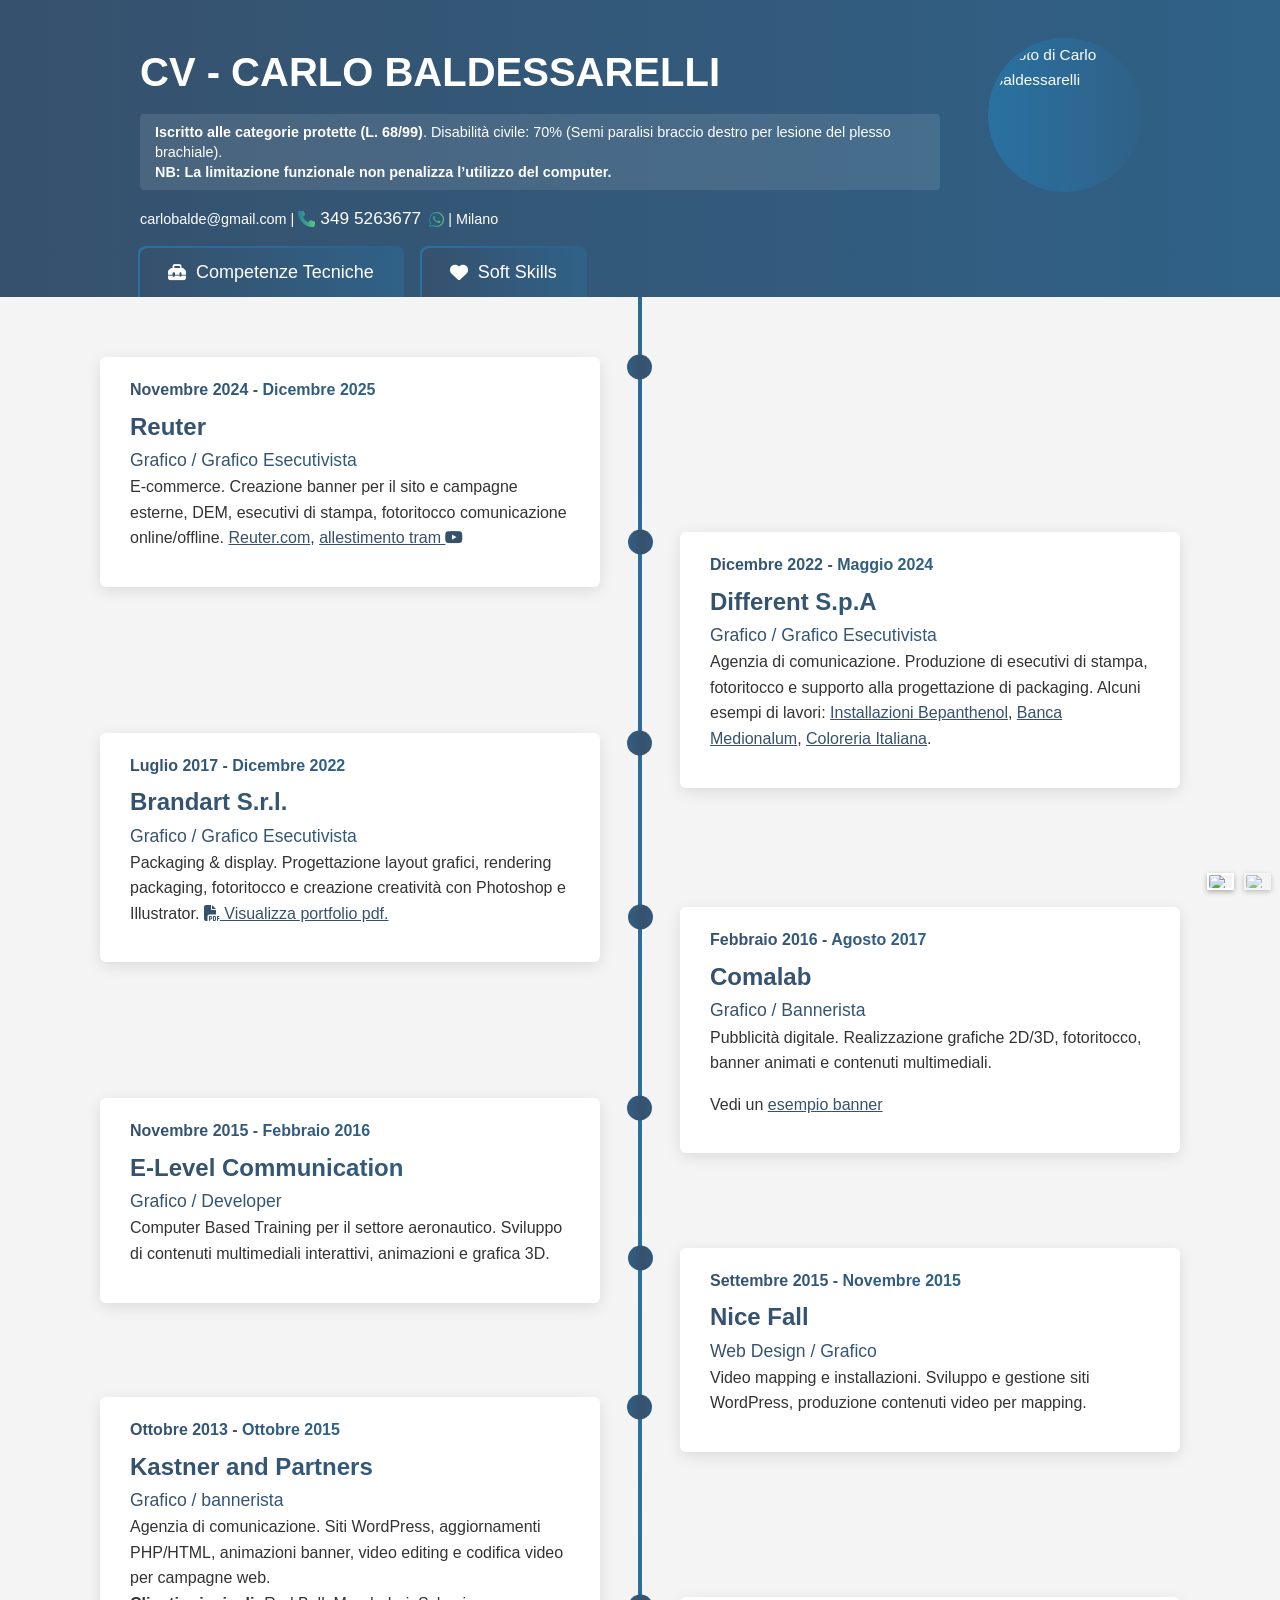
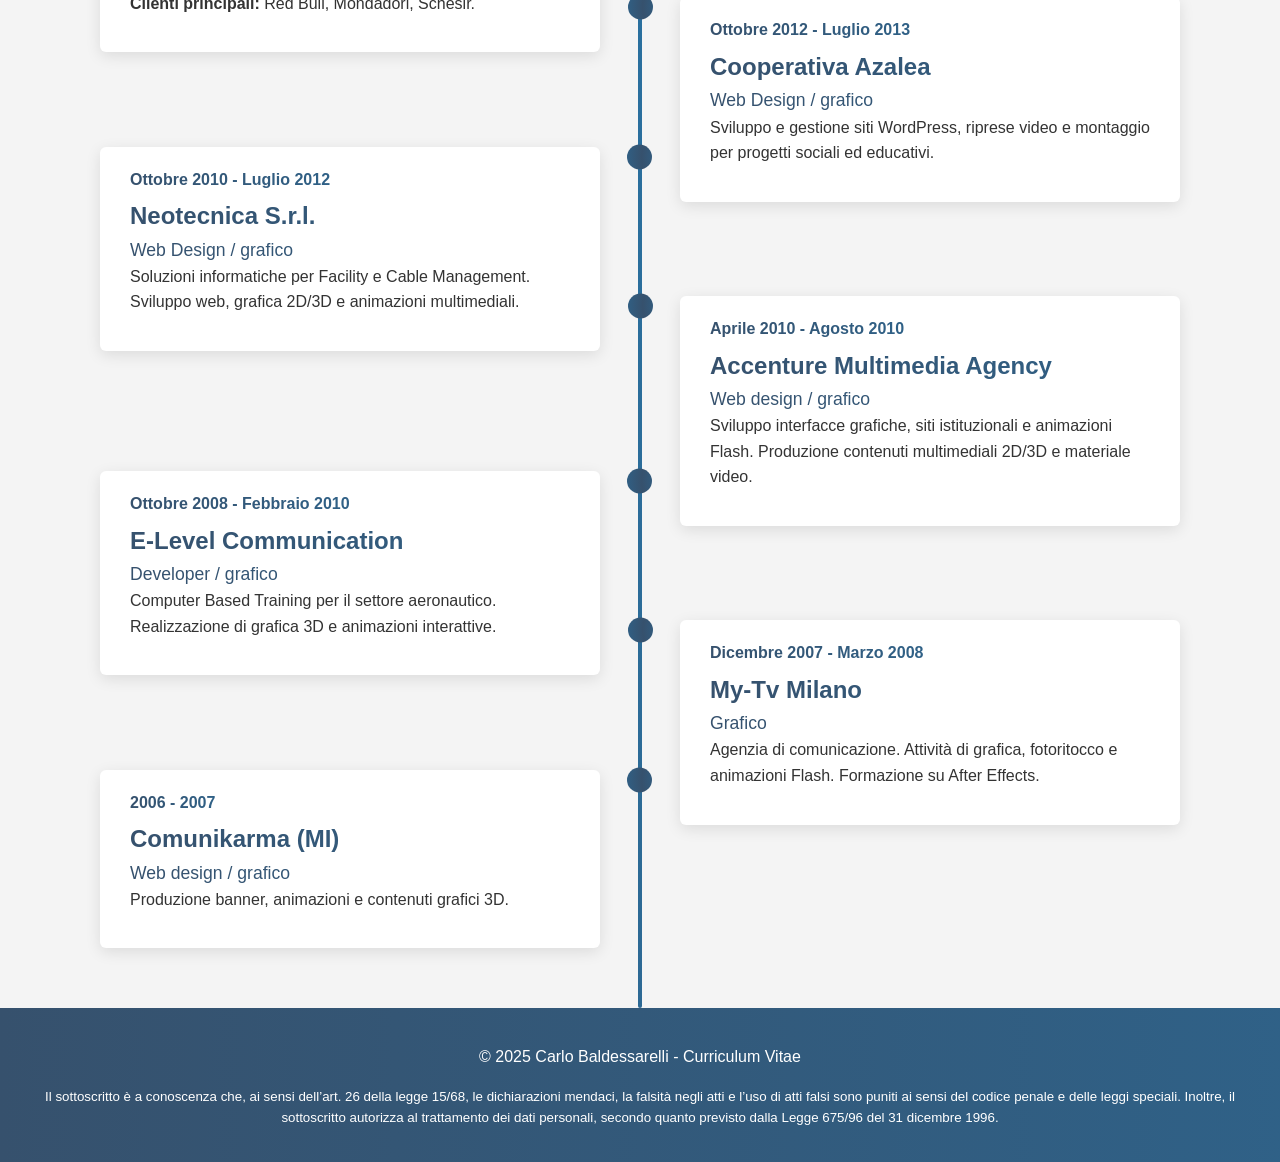
==== index.html @ 573e335a "Add files via upload" ====
<!DOCTYPE html>
<html lang="it">
<head>
  <meta charset="UTF-8">
  <meta name="viewport" content="width=device-width, initial-scale=1.0">
  <link rel="stylesheet" href="styles.css">
  <title>CV - Carlo Baldessarelli | Timeline Interattiva</title>
  <link rel="stylesheet" href="https://cdnjs.cloudflare.com/ajax/libs/font-awesome/6.5.0/css/all.min.css">
</head>
<body>
<div id="content-wrap">
<header>
<div class="header-content-wrapper">
<div class="header-inner-content">
<div class="profile-photo-container"><img src="https://i.ibb.co/GfPbzTmX/io.jpg" alt="Foto di Carlo Baldessarelli" /></div>
<h1>CV - CARLO BALDESSARELLI</h1>
<p class="protected-status-text"><strong>Iscritto alle categorie protette (L. 68/99)</strong>. Disabilità civile: 70% (Semi paralisi braccio destro per lesione del plesso brachiale). <br /><strong>NB: La limitazione funzionale non penalizza l’utilizzo del computer.</strong></p>
<div class="contact-info"><a href="mailto:carlobalde@gmail.com">carlobalde@gmail.com</a> | <span class="phone-and-whatsapp"> <a href="tel:3495263677" title="Chiama ora"><i class="fas fa-phone"></i> 349 5263677</a> <a href="https://wa.me/393495263677" target="_blank" title="Apri Chat WhatsApp" rel="noopener"> <i class="fab fa-whatsapp"></i> </a> </span> | Milano</div>
<div class="skills-toggle-container"><button class="skills-toggle" id="technical-skills-toggle" data-initial-icon="fas fa-toolbox"> <i class="fas fa-toolbox"></i> Competenze Tecniche </button> <button class="skills-toggle" id="soft-skills-toggle" data-initial-icon="fas fa-heart"> <i class="fas fa-heart"></i> Soft Skills </button></div>
</div>
</div>
</header>
<section class="skills drawer overlay" id="technical-skills-drawer">
<div class="skills-grid">
<div class="skill-box">
<h3><i class="fas fa-paint-brush"></i> Software</h3>
<ul>
<li>Adobe Photoshop</li>
<li>Adobe Dimension</li>
<li>Adobe Illustrator</li>
<li>Adobe InDesign</li>
<li>Adobe After Effects</li>
<li>Adobe Premiere</li>
<li>Adobe Animate (ActionScript 3)</li>
<li>Cinema 4D, modellazione, animazione e rendering 3D</li>
</ul>
</div>
<div class="skill-box">
<h3><i class="fas fa-box-open"></i> Packaging</h3>
<ul>
<li>Realizzazione esecutivi di stampa</li>
<li>Layout quotati e rendering</li>
<li>Fotoritocco professionale</li>
<li>Impaginazione presentazioni</li>
</ul>
</div>
<div class="skill-box">
<h3><i class="fas fa-code"></i> Web e Digital</h3>
<ul>
<li>CMS — creazione e gestione siti</li>
<li>HTML / HTML5 • CSS / CSS3 • JavaScript • XML</li>
<li>Banner animati e display advertising</li>
<li>Codifica video per campagne web</li>
</ul>
</div>
<div class="skill-box">
<h3><i class="fas fa-video"></i> Video e Media</h3>
<ul>
<li>Riprese e montaggio video</li>
<li>After effect</li>
<li>Conversione/adattamento contenuti multimediali</li>
</ul>
</div>
</div>
</section>
<section class="skills drawer overlay" id="soft-skills-drawer">
<div class="skills-grid">
<div class="skill-box">
<h3><i class="fas fa-users"></i> Relazioni e Teamwork</h3>
<ul>
<li>Forte propensione al lavoro di gruppo</li>
<li>Spirito collaborativo</li>
<li>Capacità di integrazione (esperienze musicali e sportive)</li>
<li>Socievolezza e piacere nel contatto umano</li>
</ul>
</div>
<div class="skill-box">
<h3><i class="fas fa-brain"></i> Mentalità e Approccio</h3>
<ul>
<li>Spiccato Problem Solving</li>
<li>Resilienza e tenacia</li>
<li>Adattabilità operativa</li>
<li>Pazienza e costanza</li>
</ul>
</div>
<div class="skill-box">
<h3><i class="fas fa-tasks"></i> Organizzazione</h3>
<ul>
<li>Gestione organizzativa</li>
<li>Coordinamento comunicazione integrata (Web/Carta)</li>
<li>Affidabilità nella gestione di compiti</li>
</ul>
</div>
<div class="skill-box">
<h3><i class="fas fa-lightbulb"></i> Creatività e Passioni</h3>
<ul>
<li>Stampa 3D, possiedo due stampanti.</li>
<li>Passione per la fotografia e la scrittura</li>
<li>Composizione musicale e percussioni</li>
<li>Curiosità verso le nuove tecnologie</li>
</ul>
</div>
</div>
</section>
<section class="timeline">
<div class="container left">
<div class="content"><span class="date">Novembre 2024 - Dicembre 2025</span>
<h2>Reuter</h2>
<h3>Grafico / Grafico Esecutivista</h3>
<p>E-commerce. Creazione banner per il sito e campagne esterne, DEM, esecutivi di stampa, fotoritocco comunicazione online/offline. <a href="https://www.reuter.com/it-it/" target="_blank" title="Reuter" rel="noopener">Reuter.com</a>, <a href="#" class="open-modal-link" data-src="https://www.youtube.com/embed/gxceekUwA-c?si=xoplO9avWzOpnVL_" data-is-youtube="true" title="Tram Reuter">allestimento tram <i class="fab fa-youtube"></i></a></p>
</div>
</div>
<div class="container right">
<div class="content"><span class="date">Dicembre 2022 - Maggio 2024</span>
<h2>Different S.p.A</h2>
<h3>Grafico / Grafico Esecutivista</h3>
<p>Agenzia di comunicazione. Produzione di esecutivi di stampa, fotoritocco e supporto alla progettazione di packaging. Alcuni esempi di lavori: <a href="https://youmark.it/ym-entertainments-and-arts/bepanthenol-tattoo-e-different-presentano-the-tattoo-wall-il-mega-tatuaggio/" target="_blank" title="Bepanthenol" rel="noopener">Installazioni Bepanthenol</a>, <a href="https://nextdifferent.com/project/banca-mediolanum-2/" target="_blank" title="Mediolanum" rel="noopener">Banca Medionalum</a>, <a href="https://youmark.it/ym-interactive/il-programmatic-incontra-lai-nella-nuova-campagna-di-coloreria-italiana-firmata-different/" target="_blank" title="Coloreria Italiana" rel="noopener">Coloreria Italiana</a>.</p>
</div>
</div>
<div class="container left">
<div class="content"><span class="date">Luglio 2017 - Dicembre 2022</span>
<h2>Brandart S.r.l.</h2>
<h3>Grafico / Grafico Esecutivista</h3>
<p>Packaging &amp; display. Progettazione layout grafici, rendering packaging, fotoritocco e creazione creatività con Photoshop e Illustrator. <a href="#" class="open-modal-link" data-src="https://drive.google.com/file/d/1yOJVRXTwPWvBE-OIE3M6E_clClnIgSlr/preview" title="Visualizza CV in PDF"> <i class="fas fa-file-pdf"></i> Visualizza portfolio pdf. </a></p>
</div>
</div>
<div class="container right">
<div class="content"><span class="date">Febbraio 2016 - Agosto 2017</span>
<h2>Comalab</h2>
<h3>Grafico / Bannerista</h3>
<p>Pubblicità digitale. Realizzazione grafiche 2D/3D, fotoritocco, banner animati e contenuti multimediali.</p>
<p class="mt-2">Vedi un <a href="#" class="open-modal-link" data-src="./300x600.html" title="Visualizza un esempio di banner 300x600"> esempio banner </a></p>
</div>
</div>
<div class="container left">
<div class="content"><span class="date">Novembre 2015 - Febbraio 2016</span>
<h2>E-Level Communication</h2>
<h3>Grafico / Developer</h3>
<p>Computer Based Training per il settore aeronautico. Sviluppo di contenuti multimediali interattivi, animazioni e grafica 3D.</p>
</div>
</div>
<div class="container right">
<div class="content"><span class="date">Settembre 2015 - Novembre 2015</span>
<h2>Nice Fall</h2>
<h3>Web Design / Grafico</h3>
<p>Video mapping e installazioni. Sviluppo e gestione siti WordPress, produzione contenuti video per mapping.</p>
</div>
</div>
<div class="container left">
<div class="content"><span class="date">Ottobre 2013 - Ottobre 2015</span>
<h2>Kastner and Partners</h2>
<h3>Grafico / bannerista</h3>
<p>Agenzia di comunicazione. Siti WordPress, aggiornamenti PHP/HTML, animazioni banner, video editing e codifica video per campagne web. <br /><strong>Clienti principali:</strong> Red Bull, Mondadori, Schesir.</p>
</div>
</div>
<div class="container right">
<div class="content"><span class="date">Ottobre 2012 - Luglio 2013</span>
<h2>Cooperativa Azalea</h2>
<h3>Web Design / grafico</h3>
<p>Sviluppo e gestione siti WordPress, riprese video e montaggio per progetti sociali ed educativi.</p>
</div>
</div>
<div class="container left">
<div class="content"><span class="date">Ottobre 2010 - Luglio 2012</span>
<h2>Neotecnica S.r.l.</h2>
<h3>Web Design / grafico</h3>
<p>Soluzioni informatiche per Facility e Cable Management. Sviluppo web, grafica 2D/3D e animazioni multimediali.</p>
</div>
</div>
<div class="container right">
<div class="content"><span class="date">Aprile 2010 - Agosto 2010</span>
<h2>Accenture Multimedia Agency</h2>
<h3>Web design / grafico</h3>
<p>Sviluppo interfacce grafiche, siti istituzionali e animazioni Flash. Produzione contenuti multimediali 2D/3D e materiale video.</p>
</div>
</div>
<div class="container left">
<div class="content"><span class="date">Ottobre 2008 - Febbraio 2010</span>
<h2>E-Level Communication</h2>
<h3>Developer / grafico</h3>
<p>Computer Based Training per il settore aeronautico. Realizzazione di grafica 3D e animazioni interattive.</p>
</div>
</div>
<div class="container right">
<div class="content"><span class="date">Dicembre 2007 - Marzo 2008</span>
<h2>My-Tv Milano</h2>
<h3>Grafico</h3>
<p>Agenzia di comunicazione. Attività di grafica, fotoritocco e animazioni Flash. Formazione su After Effects.</p>
</div>
</div>
<div class="container left">
<div class="content"><span class="date">2006 - 2007</span>
<h2>Comunikarma (MI)</h2>
<h3>Web design / grafico</h3>
<p>Produzione banner, animazioni e contenuti grafici 3D.</p>
</div>
</div>
</section>
</div>
<footer>
<p>© 2025 Carlo Baldessarelli - Curriculum Vitae</p>
<p style="font-size: smaller;">Il sottoscritto è a conoscenza che, ai sensi dell’art. 26 della legge 15/68, le dichiarazioni mendaci, la falsità negli atti e l’uso di atti falsi sono puniti ai sensi del codice penale e delle leggi speciali. Inoltre, il sottoscritto autorizza al trattamento dei dati personali, secondo quanto previsto dalla Legge 675/96 del 31 dicembre 1996.</p>
</footer>
<div class="language-flags-fixed">
  <a href="index.html" title="Italiano" class="active-lang">
    <img src="https://flagcdn.com/w40/it.png" alt="Italiano">
  </a>
  <a href="index_en.html" title="English">
    <img src="https://flagcdn.com/w40/gb.png" alt="English">
  </a>
</div>
<div id="banner-modal" class="modal-overlay">
<div class="modal-content"><button id="reload-iframe-btn" class="reload-iframe-btn" title="Ricarica Banner"> <i class="fas fa-sync-alt"></i> </button> <button id="close-modal-btn" class="close-modal-btn"> <i class="fas fa-times"></i> </button>
<div class="modal-iframe-container"><iframe id="banner-iframe" frameborder="0" title="Esempio di Banner Interattivo 300x600">Il tuo browser non supporta gli iframe.</iframe></div>
</div>
</div>
<p>
<script src="scripts.js"></script>
</p>
</body>
</html>
---- styles.css ----
html,
body,
#content-wrap, 
header,
section,
footer {
  /* Blocca l'applicazione del filtro scuro sui principali elementi del layout */
  color-scheme: light; 
}

/* Questa regola può essere necessaria per elementi specifici del testo/sfondo */
* {
  color-scheme: light;
}

:root {
  --primary-color: #36516d;
  --accent-color: #2971a1;
  --bg-color: #f4f4f4;
  --text-color: #333;
  --global-gradient-position-x: 0%;
  --global-gradient-position-y: 50%;
  --modal-gradient-position-x: 50%;
}
*,
*::before,
*::after {
  box-sizing: border-box;
}
html,
body {
  margin: 0;
  padding: 0;
  height: 100%;
}
body {
  font-family: 'Segoe UI', Verdana, Tahoma, Geneva, sans-serif;
  background-color: var(--bg-color);
  color: var(--text-color);
  line-height: 1.6;
  overflow-x: hidden;
  display: flex;
  flex-direction: column;
  min-height: 100vh;
  cursor: default;
}
#content-wrap {
  flex-grow: 1;
}
/* --- BANDIERE FISSE IN BASSO A DESTRA (SOLUZIONE DEFINITIVA ANTI-OVERFLOW) --- */
.language-flags-fixed {
  position: fixed; 
  bottom: 10px;    
  right: 10px;     /* Margine standard di 10px */
  z-index: 9999;   
  display: flex;   
  gap: 10px;       
  margin: 0;

  /* NUOVO FIX: Sposta l'elemento di 1 pixel a sinistra per prevenire l'overflow */
  margin-right: -1px; 
}

.language-flags-fixed a {
  display: block;
  width: 27px;     
  height: 17.5px;  
  opacity: 0.7;    
  transition: opacity 0.3s ease, transform 0.2s ease;
  cursor: pointer;
  box-shadow: 0 2px 5px rgba(0,0,0,0.3);
  
  /* Manteniamo il fix del bordo trasparente per prevenire lo scatto dimensionale */
  border: 2px solid transparent; 
}

.language-flags-fixed img {
  width: 100%;
  height: 100%;
  object-fit: cover;
  display: block;
  border-radius: 2px;
}

/* Effetto al passaggio del mouse */
.language-flags-fixed a:hover {
  opacity: 1;
  transform: scale(1.1); 
}

/* Stile per la lingua attiva: CAMBIA SOLO IL COLORE DEL BORDO */
.language-flags-fixed a.active-lang {
  opacity: 1;
  border-color: white; 
  cursor: default;
  pointer-events: none;
}

/* ---------------------------------------------------- */

/* --- MEDIA QUERY PER DISPOSITIVI MOBILI (Max Larghezza 768px) --- */
@media (max-width: 768px) {

  .language-flags-fixed {
    right: 5px; /* 5px dal bordo destro su mobile */
    bottom: 5px; 
    gap: 5px; 
    
    /* NUOVO FIX ANCHE SU MOBILE */
    margin-right: -1px;
  }
}
header {
  background: linear-gradient(90deg,
      var(--primary-color) 0%,
      var(--accent-color) 50%,
      var(--primary-color) 100%);
  background-size: 400% 400%;
  background-position: var(--global-gradient-position-x) 50%;
  transition: background-position 0.1s ease-out;
  color: white;
  text-align: center;
  padding: 0 20px 0px;
  position: relative;
  z-index: 100;
}
header h1 {
  margin: 0;
  font-size: 2.5em;
}
header h2 {
  margin: 5px 0 0;
  font-size: 1.2em;
  font-weight: 300;
}
.contact-info {
  margin-top: 15px;
  font-size: 0.9em;
}
.contact-info a {
  color: inherit;
  text-decoration: none;
}
.header-content-wrapper {
  display: flex;
  justify-content: center;
  width: 100%;
  padding-top: 40px;
}
.header-inner-content {
  position: relative;
  width: 100%;
  max-width: 1000px;
  text-align: left;
  padding-right: 200px;
}
.protected-status-text {
  margin: 10px 0 15px;
  padding: 8px 15px;
  background-color: rgba(255, 255, 255, 0.1);
  border-radius: 4px;
  font-size: 0.9em;
  color: #fff;
  line-height: 1.4;
  text-align: left;
}
.protected-status-text strong {
  font-weight: 700;
}
.profile-photo-container {
  position: absolute;
  top: 0;
  right: 0;
  width: 150px;
  height: 150px;
  border-radius: 50%;
  display: flex;
  justify-content: center;
  align-items: center;
  z-index: 20;
  flex-shrink: 0;
}
.profile-photo-container img {
  width: 100%;
  height: 100%;
  object-fit: cover;
  border-radius: 50%;
  display: block;
  transform: scale(0.96);
  position: relative;
  z-index: 5;
}
.profile-photo-container::before {
  content: '';
  position: absolute;
  top: -2px;
  left: -2px;
  right: -2px;
  bottom: -2px;
  border-radius: 50%;
  background: linear-gradient(90deg,
      var(--accent-color) 0%,
      var(--primary-color) 50%,
      var(--accent-color) 100%);
  background-size: 400% 400%;
  background-position: var(--global-gradient-position-x) 50%;
  transition: background-position 0.1s ease-out;
  z-index: 1;
}
.contact-info a {
  color: inherit;
  text-decoration: none;
}
.phone-and-whatsapp {
  white-space: nowrap;
  display: inline-flex;
  align-items: center;
  gap: 8px;
  font-size: 1.2em;
}
.phone-and-whatsapp a {
  display: inline-flex;
  align-items: center;
  gap: 5px;
}
.contact-info .fas,
.contact-info .fab {
  background: linear-gradient(90deg, #2A7B9B 0%, #57C785 25%, #53EDE3 50%, #57C785 75%, #2A7B9B 100%);
  background-size: 400% 400%;
  background-position: var(--global-gradient-position-x) 50%;
  transition: background-position 0.1s ease-out;
  -webkit-background-clip: text;
  background-clip: text;
  color: transparent;
}
.skills-toggle-container {
  display: flex;
  justify-content: flex-start;
  align-items: center;
  gap: 20px;
  margin: 15px auto 0;
  padding-bottom: 0px;
}
.skills-toggle::before {
  content: '';
  position: absolute;
  top: -2px;
  left: -2px;
  right: -2px;
  bottom: 0px;
  border-radius: 8px 8px 0px 0px;
  background: linear-gradient(90deg,
      var(--accent-color) 0%,
      var(--primary-color) 50%,
      var(--accent-color) 100%);
  background-size: 400% 400%;
  background-position: var(--global-gradient-position-x) 50%;
  transition: background-position 0.1s ease-out;
  z-index: -2;
}
.skills-toggle::after {
  content: '';
  position: absolute;
  top: 0;
  left: 0;
  right: 0;
  bottom: 0;
  border-radius: 8px 8px 0px 0px;
  background: linear-gradient(90deg,
      var(--primary-color) 0%,
      var(--accent-color) 50%,
      var(--primary-color) 100%);
  background-size: 400% 400%;
  background-position: var(--global-gradient-position-x) 50%;
  transition: background-position 0.1s ease-out;
  z-index: -1;
}
.skills-toggle {
  background: transparent;
  color: white;
  text-align: center;
  position: relative;
  z-index: 10;
  margin: 0;
  display: flex;
  align-items: center;
  gap: 10px;
  padding: 14px 28px;
  font-size: 18px;
  border: none;
  border-radius: 8px 8px 0px 0px;
  cursor: pointer;
  flex-shrink: 0;
}
.skills-toggle:hover {
  animation: shake 0.25s linear;
}
.skills-toggle.opened {
  background: linear-gradient(90deg,
      var(--accent-color) 0%,
      var(--primary-color) 50%,
      var(--accent-color) 100%);
  background-size: 400% 400%;
  background-position: var(--global-gradient-position-x) 50%;
  transition: background-position 0.1s ease-out;
}
.skills-toggle.rotated i {
  transform: rotate(180deg);
}
@keyframes shake {
  0%,
  100% {
    transform: translateX(0);
  }
  25% {
    transform: translateX(-1px);
  }
  50% {
    transform: translateX(1px);
  }
  75% {
    transform: translateX(-1px);
  }
}
.skills.drawer {
  max-height: 0;
  overflow: hidden;
  transition: max-height 0.7s ease;
  padding: 0 10px;
  opacity: 0;
  filter: blur(6px);
  pointer-events: none;
}
.skills.drawer.open {
  max-height: 2000px;
  padding-top: 0px;
  opacity: 1;
  filter: blur(0);
  pointer-events: auto;
  transition: max-height 0.7s ease, opacity 0.6s ease 0.1s, filter 0.6s ease 0.1s;
}
.skills.drawer.overlay {
  position: absolute;
  left: 50%;
  transform: translateX(-50%) translateY(-20px);
  width: 100%;
  z-index: 30; /* Assicura che sia sopra la timeline (che ha z-index: 1) */
  transition: max-height 0.7s ease, opacity 0.6s ease 0.1s, filter 0.6s ease 0.1s, transform 0.6s ease;
}
.skills.drawer.overlay.open {
  transform: translateX(-50%) translateY(0);
}
.skills-grid {
  padding: 30px;
  background-color: white;
  border-radius: 0px 0px 8px 8px;
  box-shadow: 0 4px 15px rgba(0, 0, 0, 0.1);
  max-width: 1200px;
  margin: 0px auto;
  display: grid;
  grid-template-columns: repeat(4, 1fr);
  gap: 30px;
}
.skill-box {
  background: none;
  padding: 0;
  box-shadow: none;
  border-right: 1px solid #eee;
}
.skills-grid .skill-box:last-child {
  border-right: none;
}
.skills-grid h3 {
  font-size: 1.3em;
  margin-top: 0;
  margin-bottom: 15px;
}
.skills-grid ul {
  list-style: none;
  padding-left: 0;
  margin: 0;
}
.skills-grid ul li {
  padding-left: 1.2em;
  position: relative;
  line-height: 1.5;
  font-size: 0.95em;
}
.skills-grid ul li::before {
  content: "•";
  position: absolute;
  left: 0;
  color: var(--accent-color);
  font-weight: bold;
}
.timeline {
  position: relative;
  max-width: 1200px;
  margin: 50px auto;
  padding: 0 20px;
  z-index: 1; /* Timeline sotto l'overlay */
  transition: filter 0.6s ease;
}
.timeline::after {
  content: '';
  position: absolute;
  width: 4px;
  background: linear-gradient(180deg,
      var(--primary-color) 0%,
      var(--accent-color) 50%,
      var(--primary-color) 100%);
  background-size: 400% 400%;
  background-position: 50% var(--global-gradient-position-y);
  transition: background-position 0.1s ease-out;
  top: -200px;
  height: calc(100% + 250px);
  left: 50%;
  margin-left: -2px;
  border-radius: 3px;
  pointer-events: none;
  z-index: 0;
}
.timeline.blur {
  filter: blur(5px); /* Sfocatura per evidenziare l'overlay */
  transition: filter 0.4s ease;
  pointer-events: none;
}
.container {
  padding: 10px 40px;
  position: relative;
  background-color: inherit;
  width: 50%;
  opacity: 0.1;
  transition: all 0.6s ease-in-out;
  min-height: 150px;
  margin-bottom: -75px;
  z-index: 1;
}
.timeline .container:last-child {
  margin-bottom: 0;
}
.left {
  left: 0;
  transform: translateX(-100px);
}
.right {
  left: 50%;
  transform: translateX(100px);
}
.container.visible {
  opacity: 1;
  transform: translateX(0);
}
.container::after {
  content: '';
  position: absolute;
  width: 25px;
  height: 25px;
  right: -12px;
  background: radial-gradient(circle at center,
      var(--accent-color) 0%,
      var(--primary-color) 50%,
      var(--accent-color) 100%);
  background-size: 400% 400%;
  background-position: var(--global-gradient-position-x) 50%;
  transition: background-position 0.1s ease-out;
  top: 20px;
  transform: translateY(-50%);
  border-radius: 50%;
  z-index: 2;
}
.right::after {
  left: -12px;
  right: auto;
}
.content {
  padding: 20px 30px;
  background-color: white;
  position: relative;
  border-radius: 6px;
  box-shadow: 0 4px 15px rgba(0, 0, 0, 0.1);
  transition: none;
  cursor: default;
  z-index: 1;
  transition: transform 0.2s ease-out;
}
.content:hover {
  transform: scale(1.05);
}
.content h2, 
.content h3,
.content .date {
  margin-top: 0;
  margin-bottom: 0;
  background: linear-gradient(90deg,
      var(--primary-color),
      var(--accent-color),
      var(--primary-color));
  background-size: 400% 400%;
  background-position: var(--global-gradient-position-x) 50%;
  transition: background-position 0.1s ease-out;
  -webkit-background-clip: text;
  background-clip: text;
  color: transparent;
}

a {
  color: var(--primary-color);
}

.content h2 {
  font-size: 1.5em;
}
.content p {
  margin-top: 0;
}
.content h3 {
  font-size: 1.1em;
  font-weight: 400;
  margin-bottom: 0px;
}
.content .date {
  font-weight: bold;
  display: inline-block;
  margin-bottom: 5px;
}
.modal-overlay {
  position: fixed;
  top: 0;
  left: 0;
  width: 100%;
  height: 100%;
  background-color: rgba(0, 0, 0, 0.7);
  display: none;
  justify-content: center;
  align-items: center;
  z-index: 1000;
  opacity: 0;
  transition: opacity 0.3s ease;
}
.modal-overlay.open {
  display: flex;
  opacity: 1;
}
.modal-content {
  position: relative;
  padding: 0px;
  background: linear-gradient(90deg,
      var(--primary-color) 0%,
      var(--accent-color) 50%,
      var(--primary-color) 100%);
  background-size: 400% 400%;
  background-position: var(--modal-gradient-position-x) 50%;
  transition: background-position 0.1s ease-out;
  border-radius: 8px;
  box-shadow: 0 10px 30px rgba(0, 0, 0, 0.5);
  transform: scale(0.8);
  transition: transform 0.3s ease;
  width: 90vw;
  height: 90vh;
  max-width: none;
  max-height: none;
  overflow: visible;
}
.modal-overlay.open .modal-content {
  transform: scale(1);
}
.modal-iframe-container {
  width: 100%;
  height: 100%;
  display: flex;
  justify-content: center;
  align-items: center;
  padding: 30px;
}
.modal-iframe-container iframe {
  display: block;
  border-radius: 4px;
  box-shadow: 0 2px 10px rgba(0, 0, 0, 0.3);
  max-width: 100%;
  max-height: 100%;
}
.modal-iframe-container iframe.centered {
  width: 300px;
  height: 600px;
}
.modal-iframe-container iframe.fullsize {
  width: 100%;
  height: 100%;
}
.reload-iframe-btn {
  position: absolute;
  top: -15px;
  left: -15px;
  width: 35px;
  height: 35px;
  border-radius: 50%;
  background: var(--primary-color);
  color: white;
  border: 0px;
  font-size: 1.2em;
  cursor: pointer;
  display: flex;
  justify-content: center;
  align-items: center;
  z-index: 1001;
  transition: background-color 0.2s, transform 0.2s;
}
.reload-iframe-btn:hover {
  transform: rotate(180deg);
}

@media screen and (max-width: 600px) {
  .skills-grid {
    grid-template-columns: 1fr;
    padding: 20px;
  }
  .skills-grid .skill-box {
    border-right: none;
    margin-bottom: 20px;
  }
  .skills-grid .skill-box:last-child {
    margin-bottom: 0;
  }
}

@media screen and (max-width: 600px) {
  .close-modal-btn {
    right: 10px;
    top: 10px;
  }
  .reload-iframe-btn {
    left: -15px;
    top: -15px;
    width: 35px;
    height: 35px;
    font-size: 16px;
  }
}
.close-modal-btn {
  position: absolute;
  top: -15px;
  right: -15px;
  width: 35px;
  height: 35px;
  border-radius: 50%;
  background: var(--primary-color);
  color: white;
  border: 0px;
  font-size: 1.2em;
  cursor: pointer;
  display: flex;
  justify-content: center;
  align-items: center;
  z-index: 1001;
  transition: background-color 0.2s, transform 0.2s;
}
.close-modal-btn:hover {
  color: #e55;
  transform: rotate(90deg);
}
footer {
  background: linear-gradient(90deg,
      var(--primary-color) 0%,
      var(--accent-color) 50%,
      var(--primary-color) 100%);
  background-size: 400% 400%;
  background-position: var(--global-gradient-position-x) 50%;
  transition: background-position 0.1s ease-out;
  text-align: center;
  padding: 20px;
  color: white;
  position: relative;
  z-index: 100;
  margin-top: auto;
}
@media screen and (max-width: 992px) {
  .skills-grid {
    grid-template-columns: repeat(1, 1fr);
    gap: 20px;
  }
  .skills-grid .skill-box {
    border-right: none;
  }
  .skills-grid .skill-box:nth-child(2n) {
    border-right: none;
  }
}
@media screen and (max-width: 768px) {
  .header-content-wrapper {
    display: block;
    padding-top: 20px;
    padding-left: 20px;
    padding-right: 20px;
  }
  .header-inner-content {
    min-height: 100px;
    padding-right: 0;
  }
  .profile-photo-container {
    width: 85px;
    height: 85px;
    z-index: 20;
  }
  header h1 {
    font-size: 2em;
    padding-right: 100px;
    text-align: left;
    margin-bottom: 15px;
    line-height: 1.2;
  }
  header h2 {
    padding-right: 100px;
    text-align: left;
  }
  .protected-status-text {
    width: 100%;
    box-sizing: border-box;
    margin-top: 15px;
  }
  .contact-info {
    padding-right: 0;
  }
  .skills-toggle-container {
    width: 100%;
    margin-top: 20px;
    display: flex;
    flex-direction: row;
    justify-content: space-between;
    align-items: stretch;
    gap: 8px;
  }
  .skills-toggle {
    flex: 1;
    width: auto;
    min-width: 0;
    padding: 10px 4px;
    font-size: 14px;
    line-height: 1.2;
    white-space: normal;
    display: flex;
    justify-content: center;
    align-items: center;
    text-align: center;
  }
  .skills-toggle i {
    font-size: 14px;
  }
  .timeline::after {
    left: 31px;
    background-position: 50% var(--global-gradient-position-y);
  }
  .container {
    width: 100%;
    padding: 10px 25px 10px 70px;
    margin-bottom: 20px;
  }
  .timeline .container:last-child {
    margin-bottom: 0;
  }
  .container.left,
  .container.right {
    left: 0;
    transform: translateX(0);
  }
  .container.left::after,
  .container.right::after {
    left: -1px;
    right: auto;
    z-index: 2;
    top: 20px;
  }
}

/* --- STILI AGGIUNTIVI PER YOUTUBE (MODAL) --- */

/* La dimensione massima del modal-content è ora controllata dal youtube-mode */
.modal-overlay.youtube-mode .modal-content {
    max-width: 900px; /* Imposta una larghezza maggiore per il video */
    width: 90%;
    max-height: 80vh;
    padding: 10px; /* Riduci l'imbottitura per massimizzare lo spazio video */
    overflow: visible;
    height: auto;
}

/* Container Responsivo per Video 16:9 */
.modal-overlay.youtube-mode .modal-iframe-container {
    position: relative;
    width: 100%;
    /* Rapporto 16:9 (9 / 16 * 100 = 56.25%) */
    padding-bottom: 56.25%; 
    padding-top: 0;
    padding-left: 0;
    padding-right: 0;
    height: 0;
    overflow: visible;
    background: #000; /* Sfondo nero per i video */
    display: block; /* Override flex display */
}

/* L'iframe viene posizionato all'interno del container 16:9 */
.modal-overlay.youtube-mode #banner-iframe {
    position: absolute;
    top: 0;
    left: 0;
    width: 100%;
    height: 100%;
    border: none;
    background-color: #000;
    box-shadow: none;
}

/* Media Query per schermi più piccoli: usa una dimensione leggermente ridotta */
@media (max-width: 768px) {
    .modal-overlay.youtube-mode .modal-content {
        max-width: 95%; 
    }
}
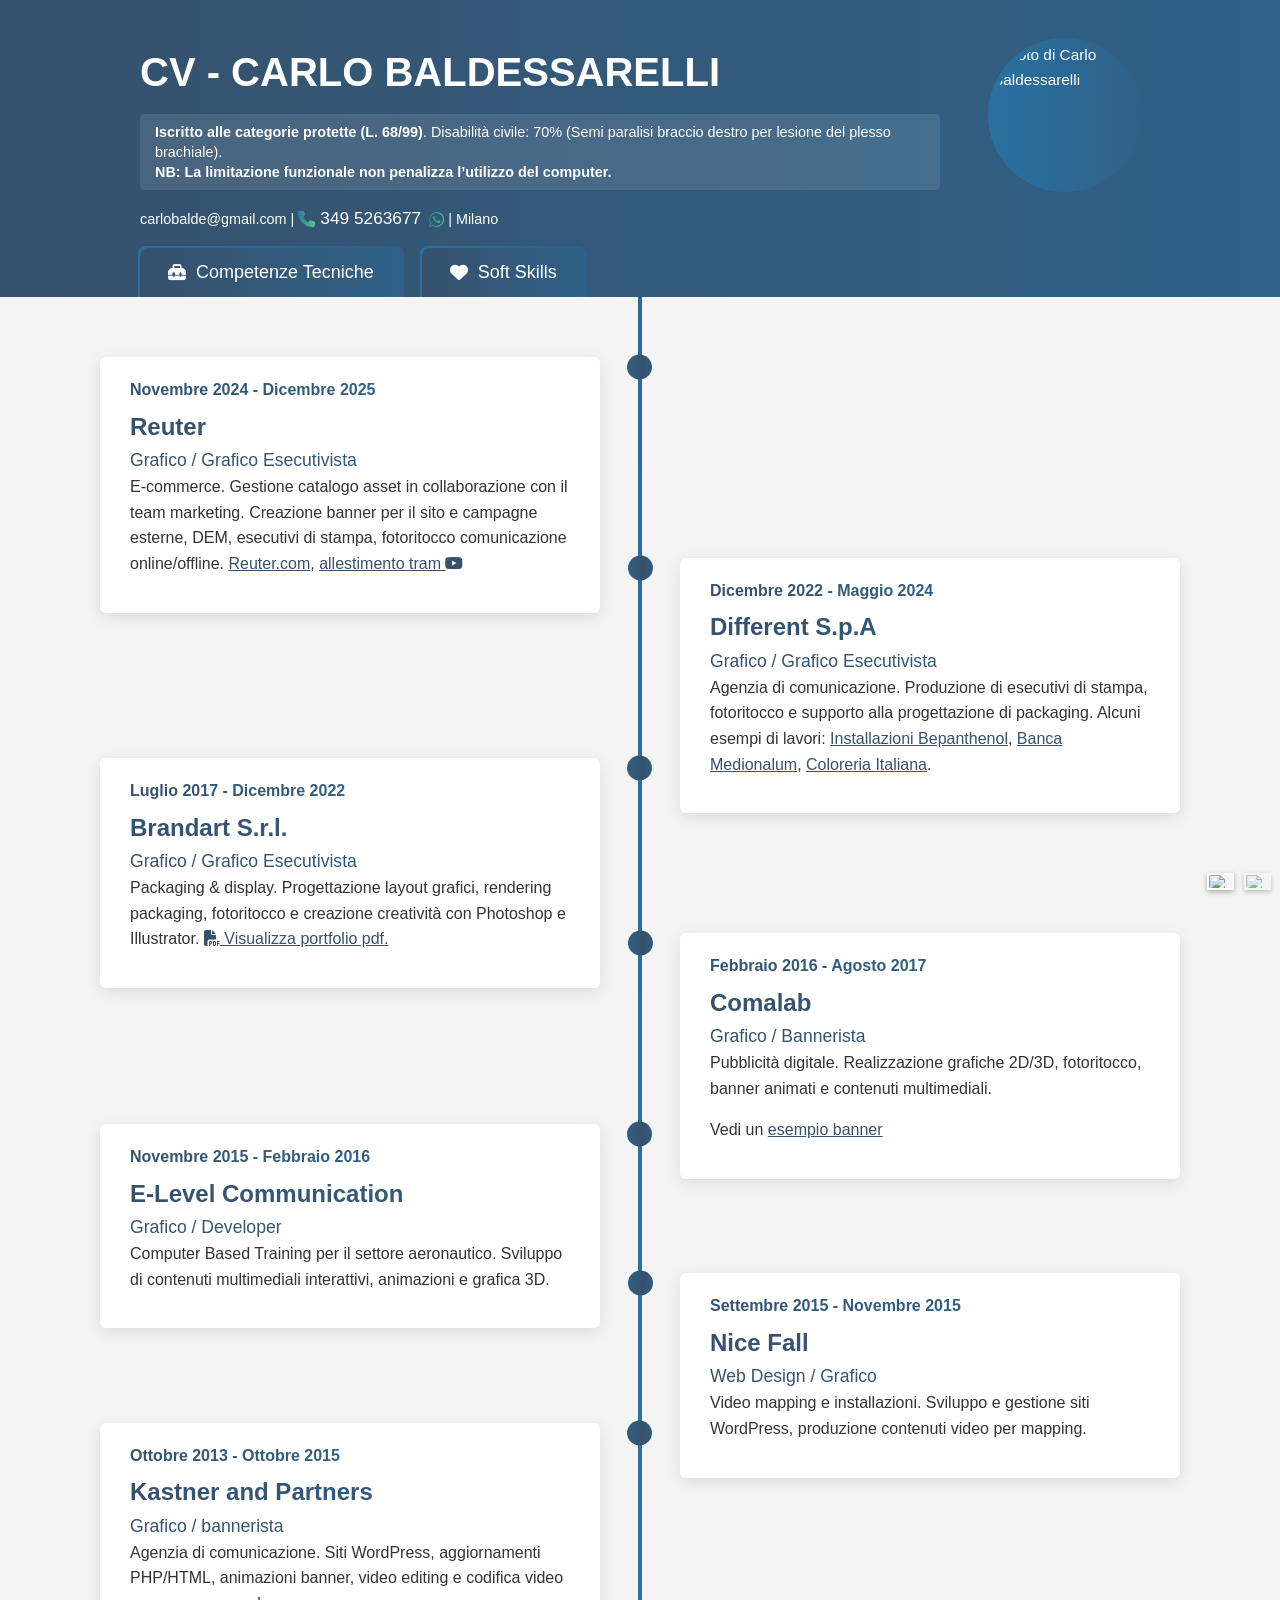
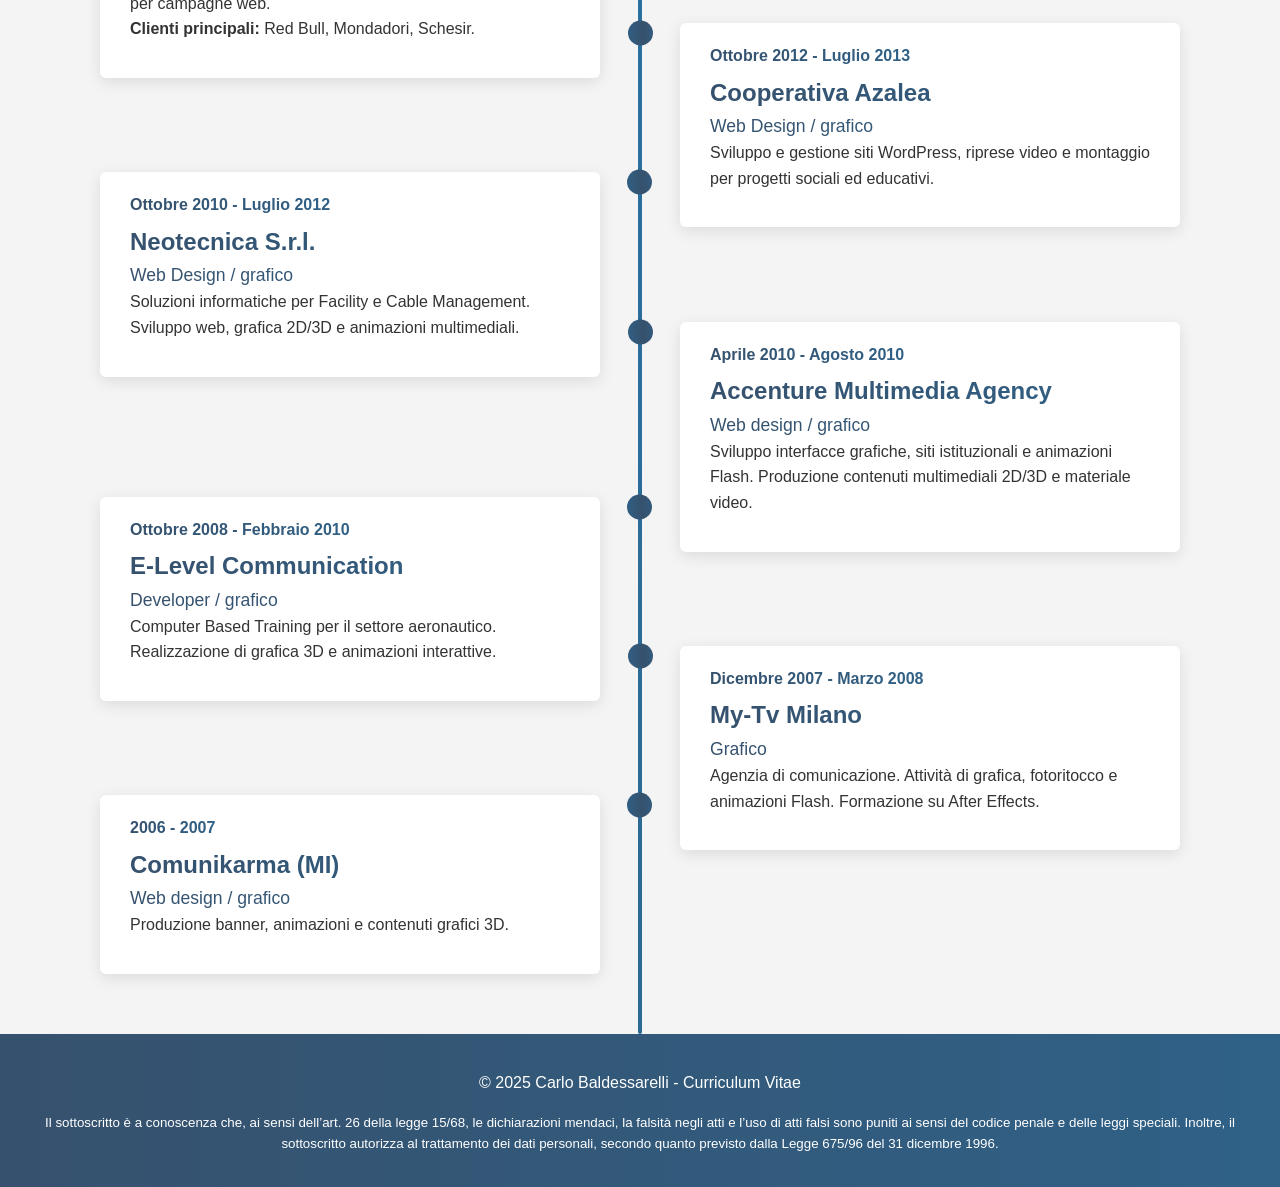
==== commit 142dd358: "Update index.html" ====
--- a/index.html
+++ b/index.html
@@ -107,7 +107,7 @@
 <div class="content"><span class="date">Novembre 2024 - Dicembre 2025</span>
 <h2>Reuter</h2>
 <h3>Grafico / Grafico Esecutivista</h3>
-<p>E-commerce. Creazione banner per il sito e campagne esterne, DEM, esecutivi di stampa, fotoritocco comunicazione online/offline. <a href="https://www.reuter.com/it-it/" target="_blank" title="Reuter" rel="noopener">Reuter.com</a>, <a href="#" class="open-modal-link" data-src="https://www.youtube.com/embed/gxceekUwA-c?si=xoplO9avWzOpnVL_" data-is-youtube="true" title="Tram Reuter">allestimento tram <i class="fab fa-youtube"></i></a></p>
+<p>E-commerce. Gestione catalogo asset in collaborazione con il team marketing. Creazione banner per il sito e campagne esterne, DEM, esecutivi di stampa, fotoritocco comunicazione online/offline. <a href="https://www.reuter.com/it-it/" target="_blank" title="Reuter" rel="noopener">Reuter.com</a>, <a href="#" class="open-modal-link" data-src="https://www.youtube.com/embed/gxceekUwA-c?si=xoplO9avWzOpnVL_" data-is-youtube="true" title="Tram Reuter">allestimento tram <i class="fab fa-youtube"></i></a></p>
 </div>
 </div>
 <div class="container right">
@@ -218,4 +218,4 @@
 <script src="scripts.js"></script>
 </p>
 </body>
-</html>+</html>
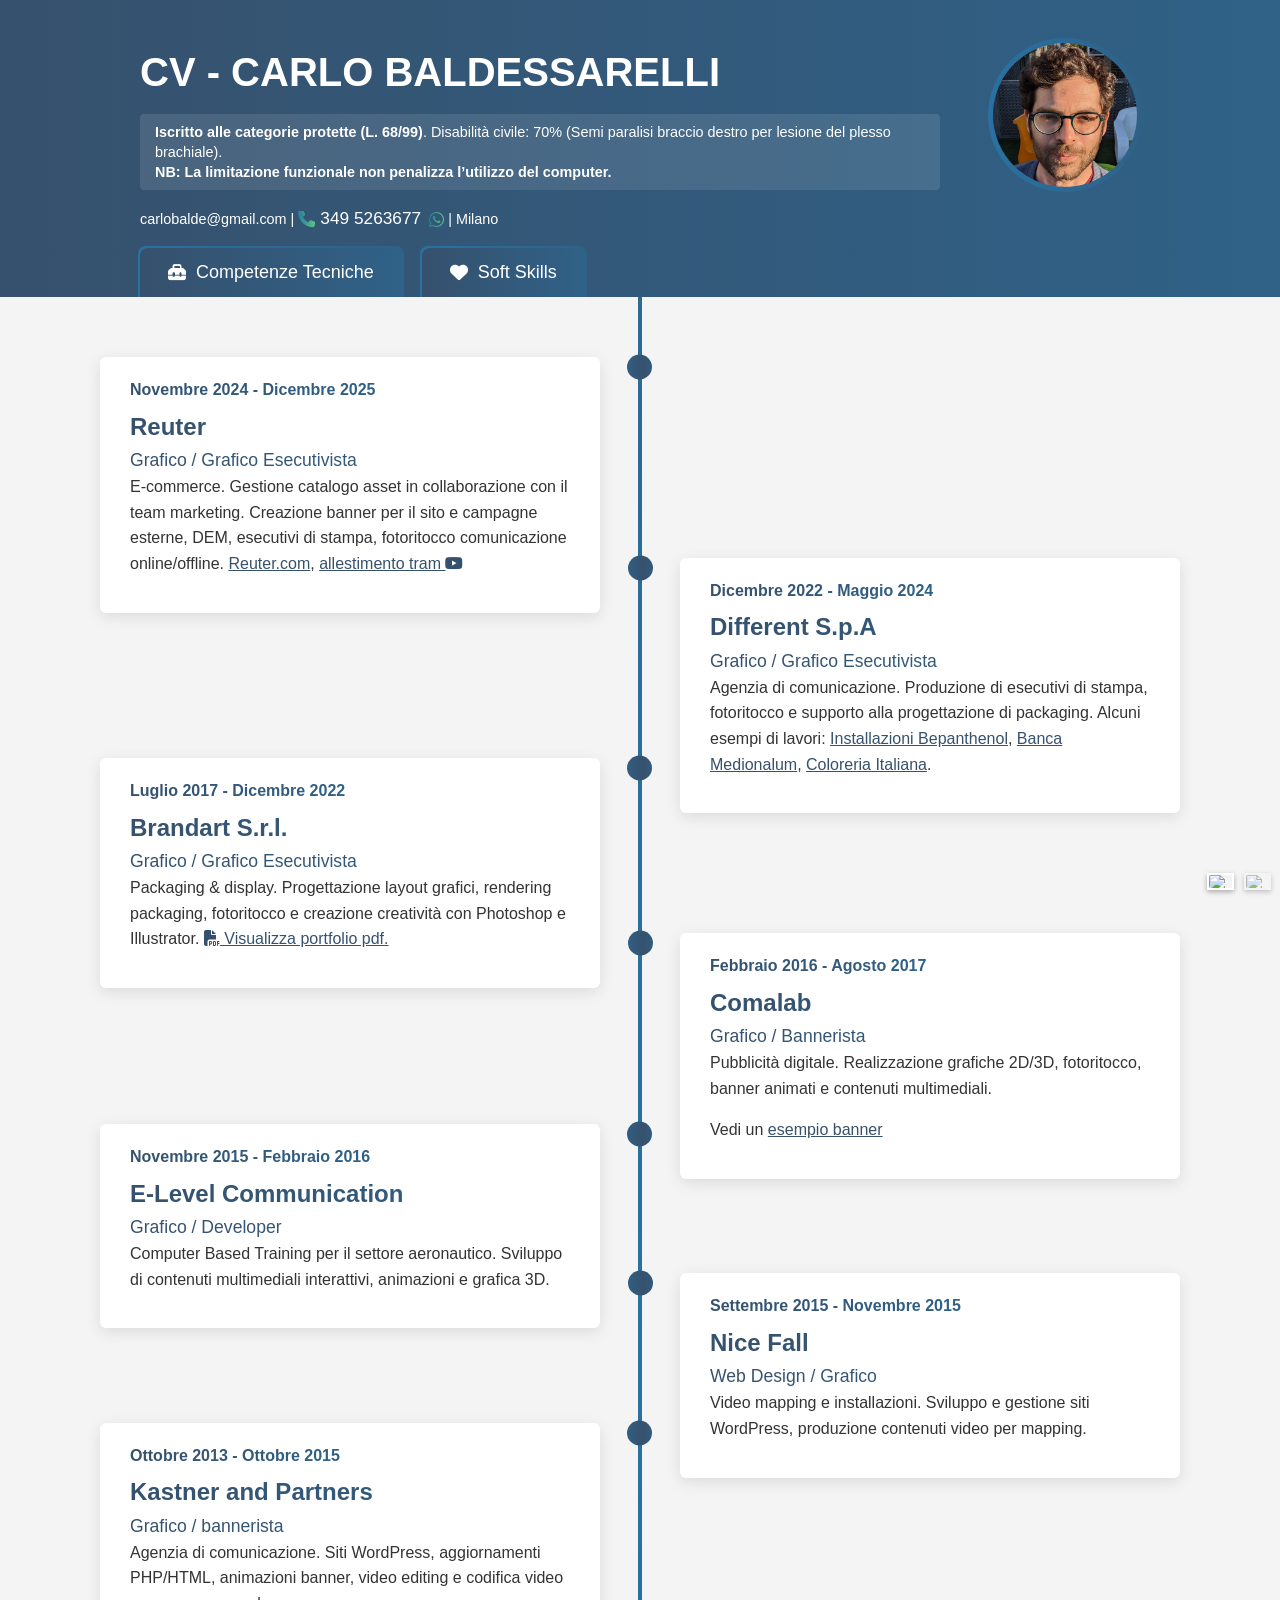
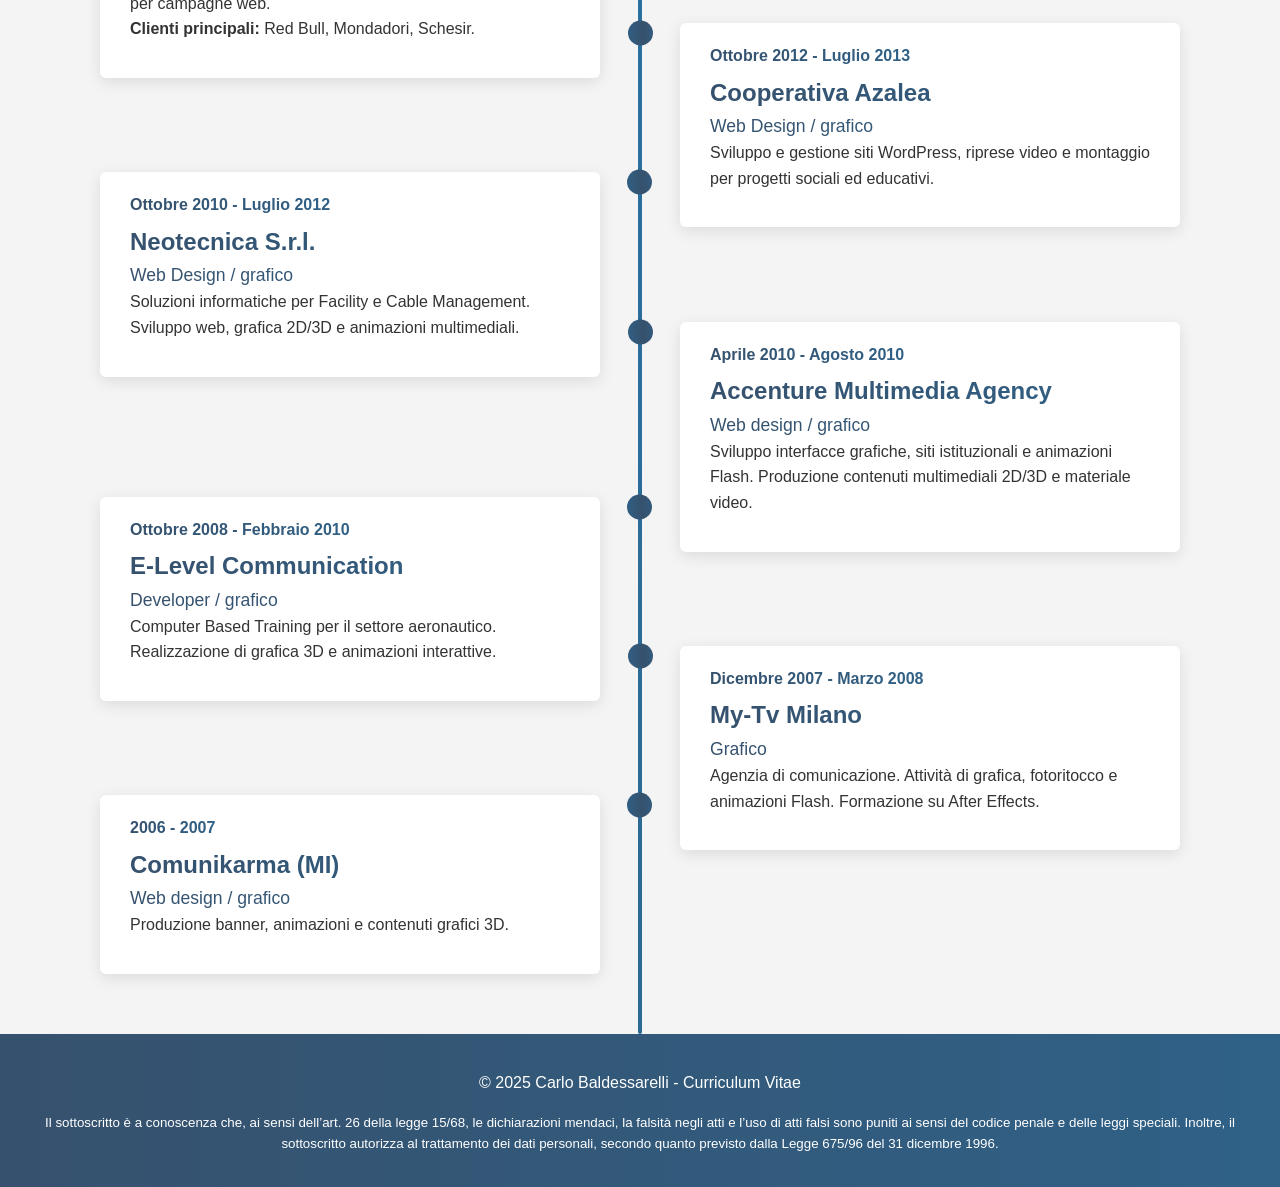
==== commit 0d0931c9: "Update index.html" ====
--- a/index.html
+++ b/index.html
@@ -12,7 +12,7 @@
 <header>
 <div class="header-content-wrapper">
 <div class="header-inner-content">
-<div class="profile-photo-container"><img src="https://i.ibb.co/GfPbzTmX/io.jpg" alt="Foto di Carlo Baldessarelli" /></div>
+<div class="profile-photo-container"><img src="io.jpg" alt="Foto di Carlo Baldessarelli" /></div>
 <h1>CV - CARLO BALDESSARELLI</h1>
 <p class="protected-status-text"><strong>Iscritto alle categorie protette (L. 68/99)</strong>. Disabilità civile: 70% (Semi paralisi braccio destro per lesione del plesso brachiale). <br /><strong>NB: La limitazione funzionale non penalizza l’utilizzo del computer.</strong></p>
 <div class="contact-info"><a href="mailto:carlobalde@gmail.com">carlobalde@gmail.com</a> | <span class="phone-and-whatsapp"> <a href="tel:3495263677" title="Chiama ora"><i class="fas fa-phone"></i> 349 5263677</a> <a href="https://wa.me/393495263677" target="_blank" title="Apri Chat WhatsApp" rel="noopener"> <i class="fab fa-whatsapp"></i> </a> </span> | Milano</div>
